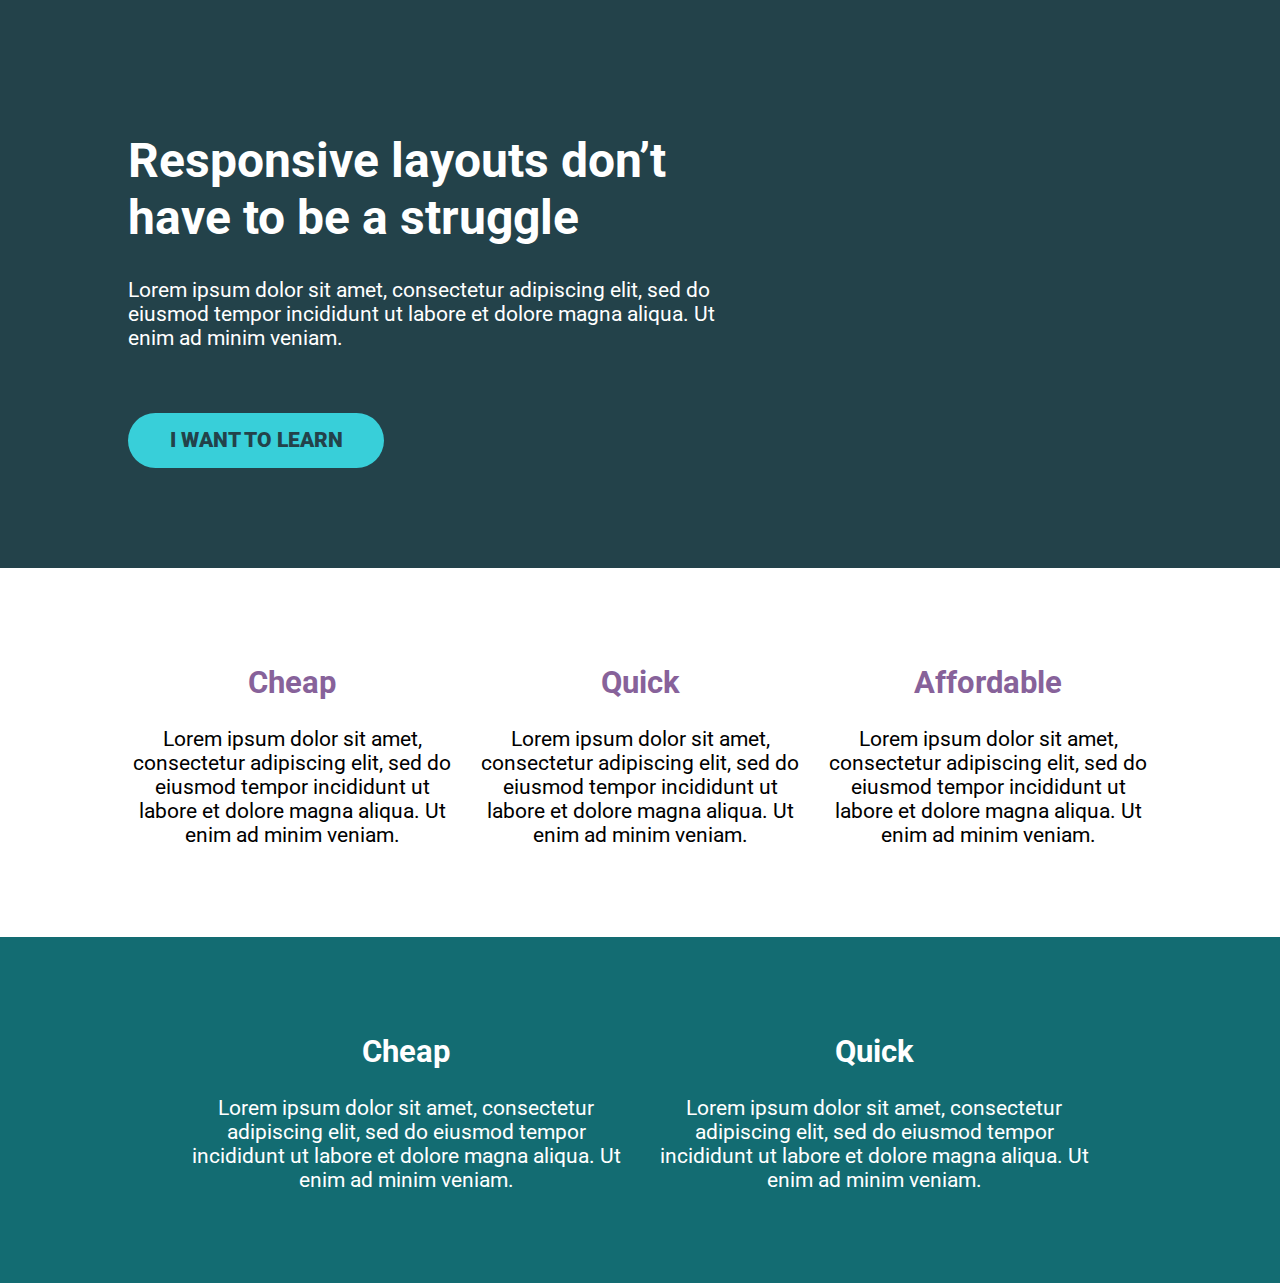
==== flexbox challenge01/index.html @ d80fae77 "First commit" ====
<!DOCTYPE html>
<html lang="en">

<head>
    <meta charset="UTF-8">
    <meta name="viewport" content="width=device-width, initial-scale=1.0">
    <title>Challenge time!</title>
    <link href="https://fonts.googleapis.com/css2?family=Roboto:wght@400;900&display=swap" rel="stylesheet">
    <link rel="stylesheet" href="style.css">
</head>

<body>
    <div class="hero">
        <div class="container">
            <div class="hero__text">
                <h1>Responsive layouts don’t have to be a struggle</h1>
                <p>Lorem ipsum dolor sit amet, consectetur adipiscing elit, sed do eiusmod tempor incididunt ut labore
                    et dolore magna aliqua. Ut enim ad minim veniam.</p>
                <a href="#" class="btn">I want to learn</a>
            </div>
        </div>
    </div>
    <div class="container">
        <div class="row">
            <div class="col">
                <h2>Cheap</h2>
                <p>Lorem ipsum dolor sit amet, consectetur adipiscing elit, sed do eiusmod tempor incididunt ut labore
                    et dolore magna aliqua. Ut enim ad minim veniam.</p>
            </div>
            <div class="col">
                <h2>Quick</h2>
                <p>Lorem ipsum dolor sit amet, consectetur adipiscing elit, sed do eiusmod tempor incididunt ut labore
                    et dolore magna aliqua. Ut enim ad minim veniam.</p>
            </div>
            <div class="col">
                <h2>Affordable</h2>
                <p>Lorem ipsum dolor sit amet, consectetur adipiscing elit, sed do eiusmod tempor incididunt ut labore
                    et dolore magna aliqua. Ut enim ad minim veniam.</p>
            </div>
        </div>
    </div>


    <div class="container-bottom">
        <div class="row-bottom">
            <div class="col">
                <h2>Cheap</h2>
                <p>Lorem ipsum dolor sit amet, consectetur adipiscing elit, sed do eiusmod tempor incididunt ut labore
                    et
                    dolore magna aliqua. Ut enim ad minim veniam.</p>
            </div>
            <div class="col">
                <h2>Quick</h2>
                <p>Lorem ipsum dolor sit amet, consectetur adipiscing elit, sed do eiusmod tempor incididunt ut labore
                    et
                    dolore magna aliqua. Ut enim ad minim veniam.</p>
            </div>
        </div>
    </div>


</body>

</html>
---- flexbox challenge01/style.css ----
/* 
////// For this challenge ///////

- You will have to modify the HTML

- You can add new classes in the HTML
  if you need to

// Requirements
1. The headings in the first row must be
   a different color
2. The two .col at the bottom must go next
   to one another
3. The section at the bottom should have
   a dark background color and a different
   color of text
4. I've removed the "gap" that I created,
   so you'll have to add it back in

   */

*, *::before, *::after {
    box-sizing: border-box;
}

body {
    margin: 0;
    font-family: 'Roboto', sans-serif;
    font-size: 1.3rem;
}

h1 {
    font-size: 3rem;
}

.container {
    width: 80%;
    max-width: 1100px;
    margin: 0 auto;
}

.row {
    /* display: flex => flex container */
    display: flex;
    
    gap: 20px;

    margin: 70px 0;

    text-align: center;

    justify-content: center;
}

.row h2 {
    color: #87629A;
}

.col {
    /* these are now flex items */
    width: 100%;
}

.container-bottom {
    background-color: #136C72;
    width: 100%;
    margin: 0 auto;
}

.row-bottom {
    display: flex;
    gap: 20px;

    text-align: center;

    justify-content: center;

    color: #FFF;
    
    padding: 70px 0;
}

.row-bottom > .col {
    width: 35%;
}

.hero {
    padding: 100px 0;
    background-color: #23424A;
    color: #FFF;
}

.hero__text {
    width: 60%;
}

.hero p {
    margin-bottom: 3em;
}

.btn {
    display: inline-block;
    text-decoration: none;
    text-transform: uppercase; 
    color: #23424A;
    font-weight: 900;
    background-color: #38CFD9;
    padding: .75em 2em;
    border-radius: 100px;
}

.btn:hover,
.btn:focus {
    opacity: .75; 
}
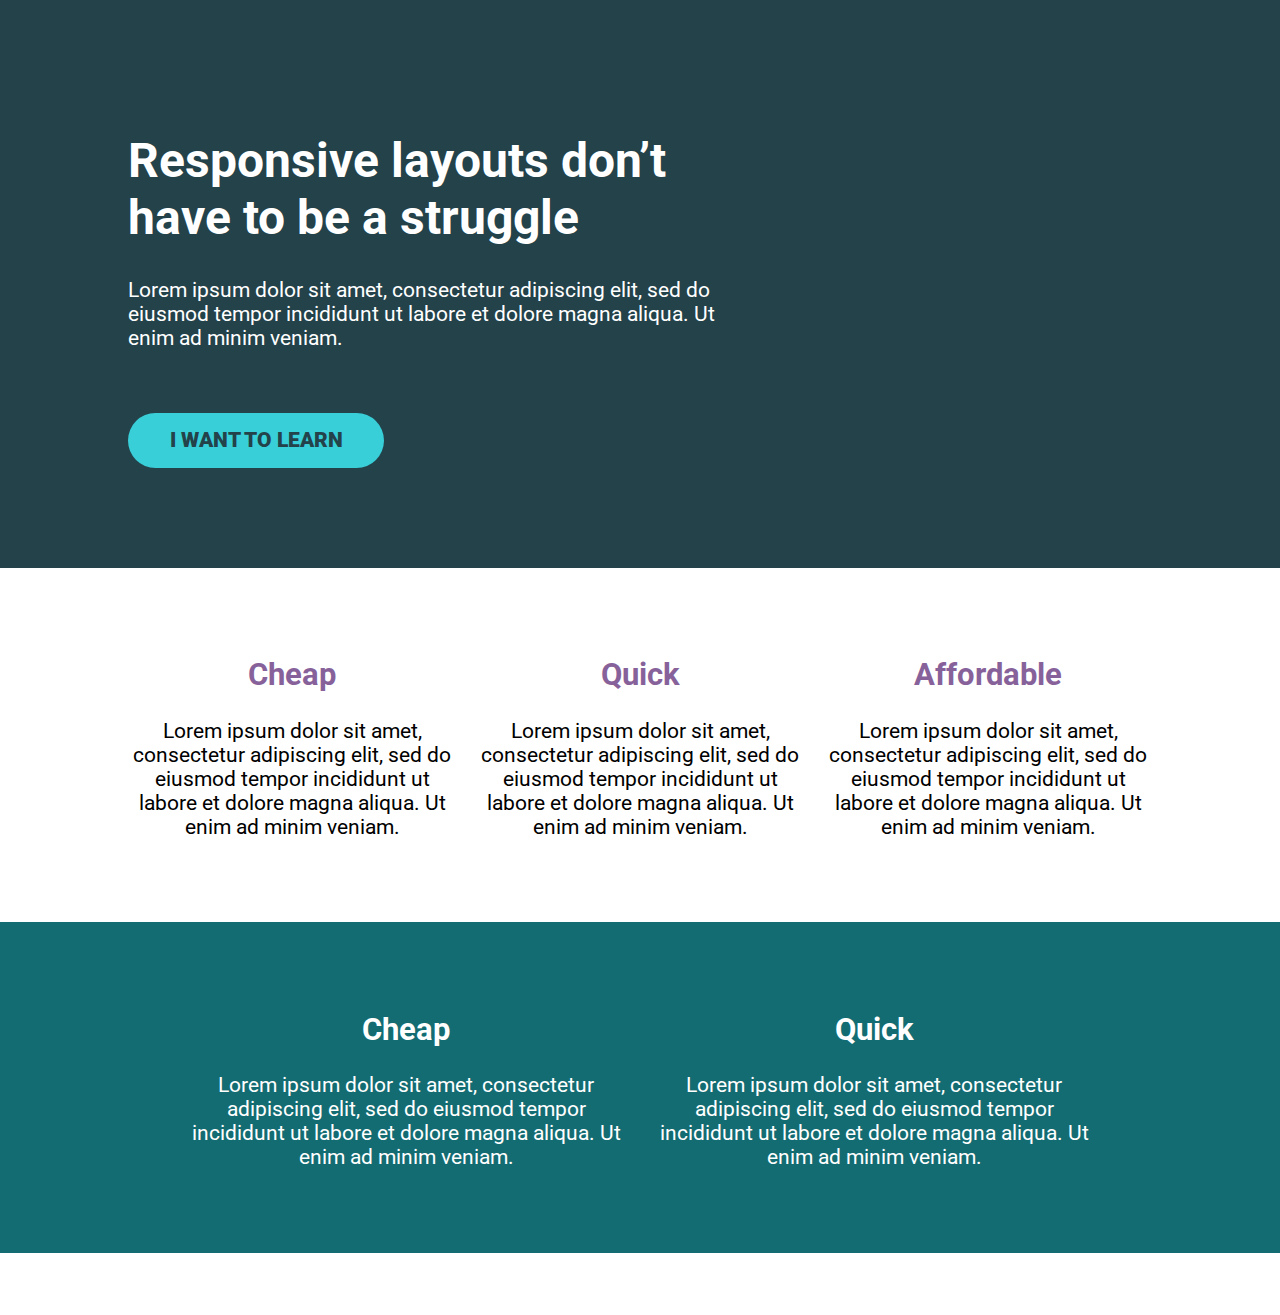
==== commit 24f790ca: "Changed few structures on the Html and on the css to match the design" ====
--- a/flexbox challenge01/index.html
+++ b/flexbox challenge01/index.html
@@ -20,29 +20,34 @@
             </div>
         </div>
     </div>
-    <div class="container">
-        <div class="row">
-            <div class="col">
-                <h2>Cheap</h2>
-                <p>Lorem ipsum dolor sit amet, consectetur adipiscing elit, sed do eiusmod tempor incididunt ut labore
-                    et dolore magna aliqua. Ut enim ad minim veniam.</p>
-            </div>
-            <div class="col">
-                <h2>Quick</h2>
-                <p>Lorem ipsum dolor sit amet, consectetur adipiscing elit, sed do eiusmod tempor incididunt ut labore
-                    et dolore magna aliqua. Ut enim ad minim veniam.</p>
-            </div>
-            <div class="col">
-                <h2>Affordable</h2>
-                <p>Lorem ipsum dolor sit amet, consectetur adipiscing elit, sed do eiusmod tempor incididunt ut labore
-                    et dolore magna aliqua. Ut enim ad minim veniam.</p>
+
+    <section class="three-col">
+        <div class="container">
+            <div class="row">
+                <div class="col">
+                    <h2>Cheap</h2>
+                    <p>Lorem ipsum dolor sit amet, consectetur adipiscing elit, sed do eiusmod tempor incididunt ut
+                        labore
+                        et dolore magna aliqua. Ut enim ad minim veniam.</p>
+                </div>
+                <div class="col">
+                    <h2>Quick</h2>
+                    <p>Lorem ipsum dolor sit amet, consectetur adipiscing elit, sed do eiusmod tempor incididunt ut
+                        labore
+                        et dolore magna aliqua. Ut enim ad minim veniam.</p>
+                </div>
+                <div class="col">
+                    <h2>Affordable</h2>
+                    <p>Lorem ipsum dolor sit amet, consectetur adipiscing elit, sed do eiusmod tempor incididunt ut
+                        labore
+                        et dolore magna aliqua. Ut enim ad minim veniam.</p>
+                </div>
             </div>
         </div>
-    </div>
+    </section>
 
-
-    <div class="container-bottom">
-        <div class="row-bottom">
+    <section class="two-col">
+        <div class="row">
             <div class="col">
                 <h2>Cheap</h2>
                 <p>Lorem ipsum dolor sit amet, consectetur adipiscing elit, sed do eiusmod tempor incididunt ut labore
@@ -56,7 +61,7 @@
                     dolore magna aliqua. Ut enim ad minim veniam.</p>
             </div>
         </div>
-    </div>
+    </section>
 
 
 </body>
--- a/flexbox challenge01/style.css
+++ b/flexbox challenge01/style.css
@@ -43,17 +43,13 @@
 .row {
     /* display: flex => flex container */
     display: flex;
-    
     gap: 20px;
-
-    margin: 70px 0;
-
+    margin: 3em 0;
     text-align: center;
-
     justify-content: center;
 }
 
-.row h2 {
+.three-col h2 {
     color: #87629A;
 }
 
@@ -62,27 +58,27 @@
     width: 100%;
 }
 
-.container-bottom {
+.two-col {
     background-color: #136C72;
     width: 100%;
     margin: 0 auto;
 }
 
-.row-bottom {
-    display: flex;
+.two-col .row {
+    /* display: flex;
     gap: 20px;
-
     text-align: center;
-
-    justify-content: center;
-
+    justify-content: center; */
     color: #FFF;
-    
-    padding: 70px 0;
+    padding: 3em 0;
 }
 
-.row-bottom > .col {
+.two-col .col {
     width: 35%;
+}
+
+.two-col h2 {
+    color: #FFF;
 }
 
 .hero {
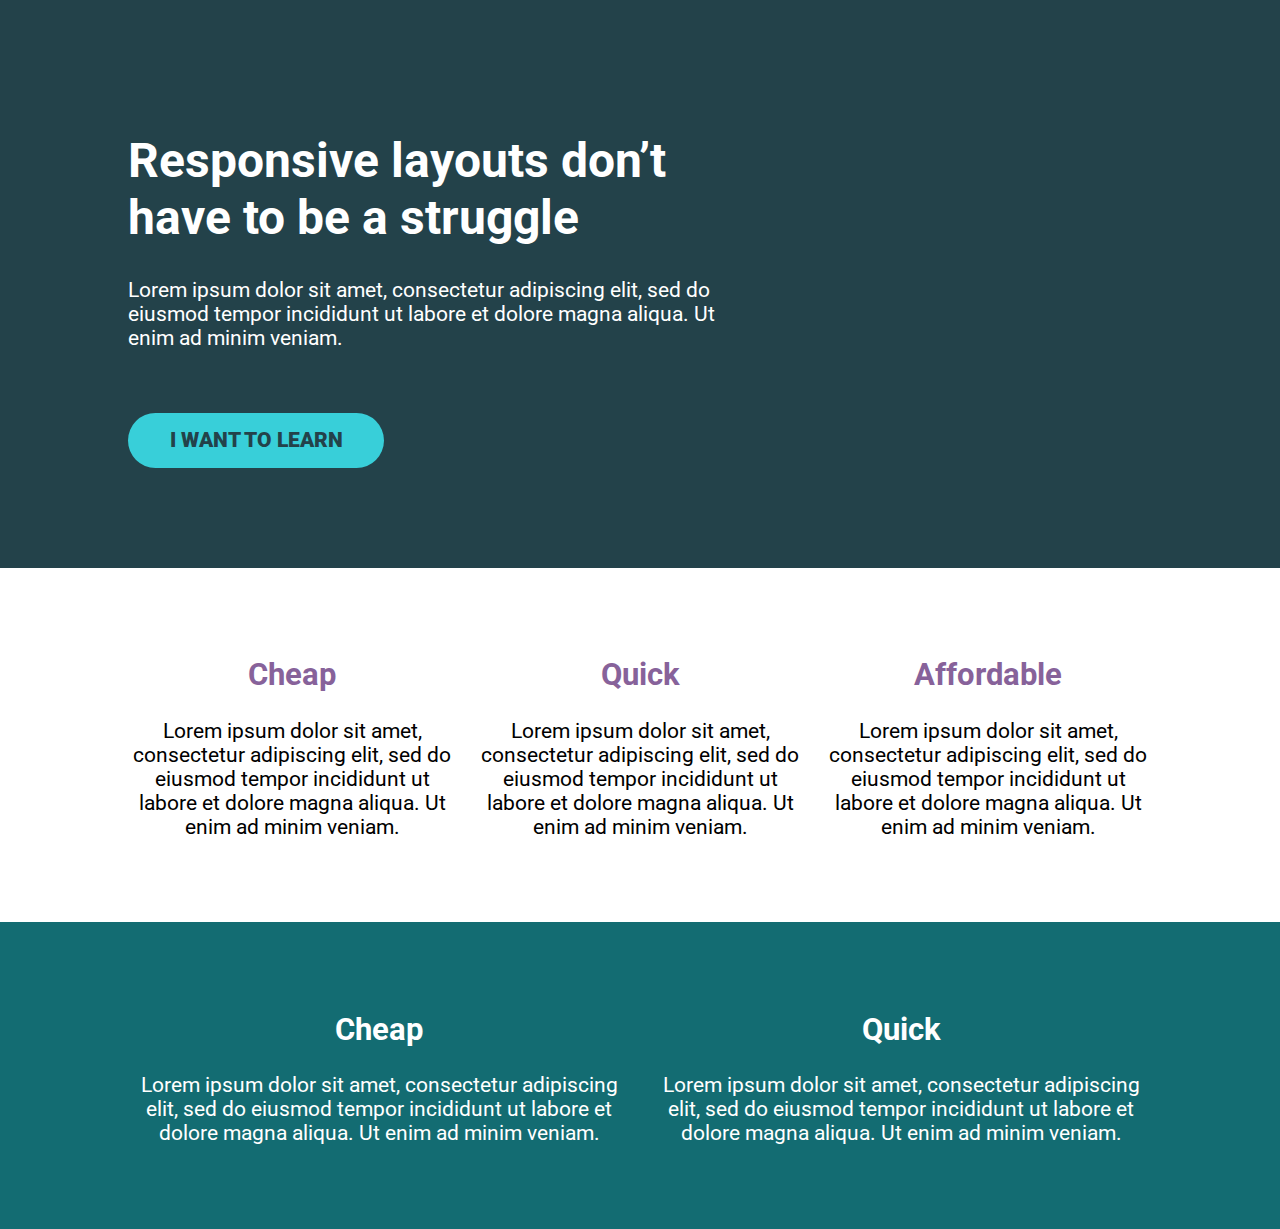
==== commit b777416a: "Flexbox Challenge01 done" ====
--- a/flexbox challenge01/index.html
+++ b/flexbox challenge01/index.html
@@ -47,18 +47,22 @@
     </section>
 
     <section class="two-col">
-        <div class="row">
-            <div class="col">
-                <h2>Cheap</h2>
-                <p>Lorem ipsum dolor sit amet, consectetur adipiscing elit, sed do eiusmod tempor incididunt ut labore
-                    et
-                    dolore magna aliqua. Ut enim ad minim veniam.</p>
-            </div>
-            <div class="col">
-                <h2>Quick</h2>
-                <p>Lorem ipsum dolor sit amet, consectetur adipiscing elit, sed do eiusmod tempor incididunt ut labore
-                    et
-                    dolore magna aliqua. Ut enim ad minim veniam.</p>
+        <div class="container">
+            <div class="row">
+                <div class="col">
+                    <h2>Cheap</h2>
+                    <p>Lorem ipsum dolor sit amet, consectetur adipiscing elit, sed do eiusmod tempor incididunt ut
+                        labore
+                        et
+                        dolore magna aliqua. Ut enim ad minim veniam.</p>
+                </div>
+                <div class="col">
+                    <h2>Quick</h2>
+                    <p>Lorem ipsum dolor sit amet, consectetur adipiscing elit, sed do eiusmod tempor incididunt ut
+                        labore
+                        et
+                        dolore magna aliqua. Ut enim ad minim veniam.</p>
+                </div>
             </div>
         </div>
     </section>
--- a/flexbox challenge01/style.css
+++ b/flexbox challenge01/style.css
@@ -44,9 +44,12 @@
     /* display: flex => flex container */
     display: flex;
     gap: 20px;
-    margin: 3em 0;
     text-align: center;
-    justify-content: center;
+}
+
+.three-col {
+    padding: 3em 0;
+    text-align: center;
 }
 
 .three-col h2 {
@@ -60,25 +63,10 @@
 
 .two-col {
     background-color: #136C72;
+    color: #FFF;
     width: 100%;
-    margin: 0 auto;
-}
-
-.two-col .row {
-    /* display: flex;
-    gap: 20px;
+    padding: 3em 0;
     text-align: center;
-    justify-content: center; */
-    color: #FFF;
-    padding: 3em 0;
-}
-
-.two-col .col {
-    width: 35%;
-}
-
-.two-col h2 {
-    color: #FFF;
 }
 
 .hero {
